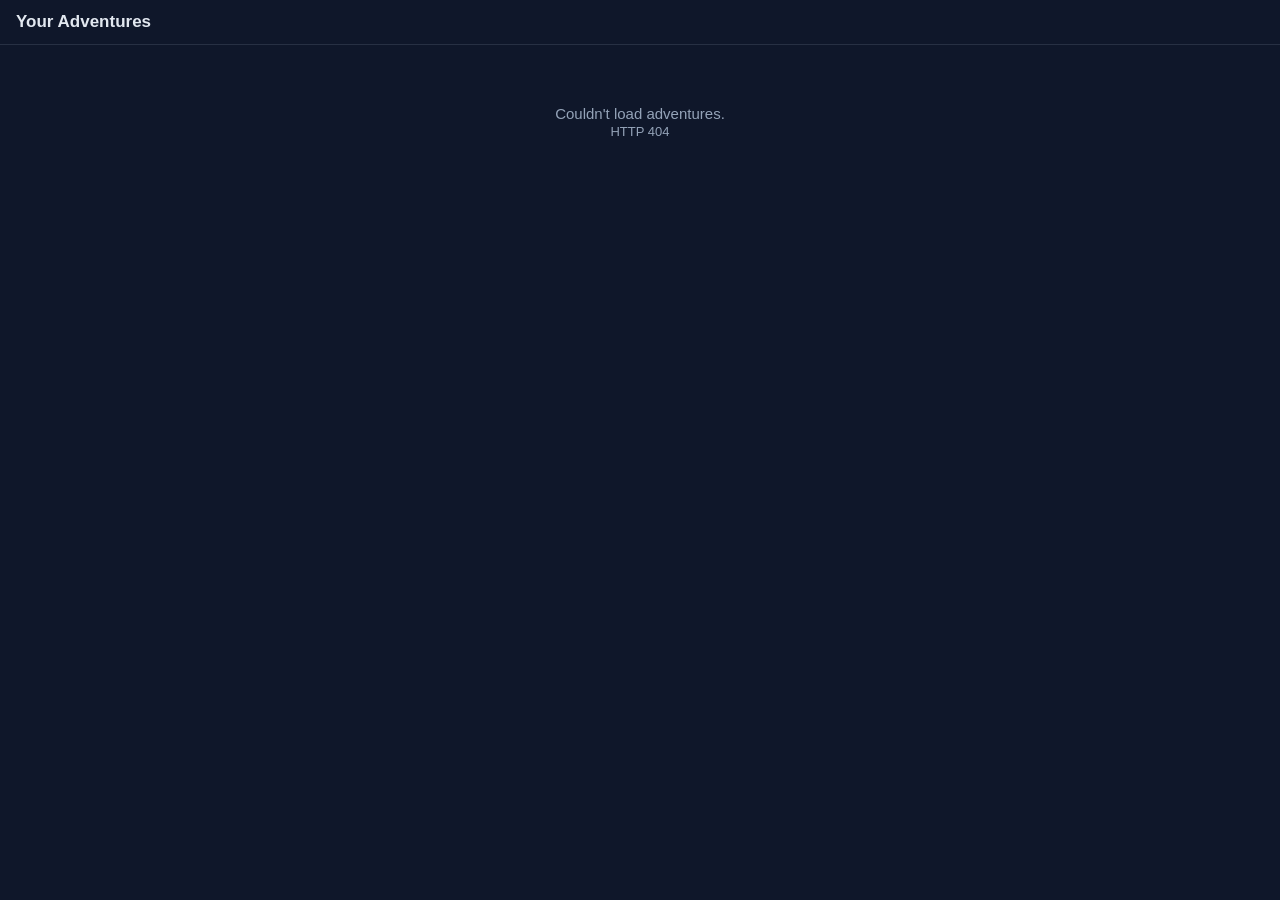
==== app/interfaces/webapp/static/index.html @ e84d3909 "feat(webapp): Telegram Mini App foundation for roleplay/adventures A per-user Mini App to make the r" ====
<!DOCTYPE html>
<html lang="en">
<head>
  <meta charset="UTF-8" />
  <meta name="viewport" content="width=device-width, initial-scale=1.0, maximum-scale=1.0, user-scalable=no" />
  <title>Adventures</title>
  <script src="https://telegram.org/js/telegram-web-app.js"></script>
  <style>
    :root {
      --bg: var(--tg-theme-bg-color, #0f172a);
      --sec-bg: var(--tg-theme-secondary-bg-color, #111827);
      --text: var(--tg-theme-text-color, #e2e8f0);
      --hint: var(--tg-theme-hint-color, #94a3b8);
      --link: var(--tg-theme-link-color, #60a5fa);
      --btn: var(--tg-theme-button-color, #2563eb);
      --btn-text: var(--tg-theme-button-text-color, #ffffff);
      --border: rgba(148, 163, 184, 0.18);
    }
    * { box-sizing: border-box; -webkit-tap-highlight-color: transparent; }
    html, body { margin: 0; height: 100%; }
    body {
      background: var(--bg); color: var(--text);
      font-family: -apple-system, "Segoe UI", Roboto, sans-serif; font-size: 15px;
      display: flex; flex-direction: column; height: 100vh; overflow: hidden;
    }
    header {
      padding: 12px 16px; font-weight: 700; font-size: 17px;
      border-bottom: 1px solid var(--border); display: flex; align-items: center; gap: 10px;
      flex: 0 0 auto;
    }
    header .back { color: var(--link); cursor: pointer; font-size: 15px; font-weight: 500; display: none; }
    header .title { flex: 1; overflow: hidden; text-overflow: ellipsis; white-space: nowrap; }
    main { flex: 1 1 auto; overflow-y: auto; padding: 12px 14px; }
    .hint { color: var(--hint); font-size: 13px; }
    .empty { text-align: center; color: var(--hint); padding: 48px 20px; }

    /* Adventure list */
    .adv {
      background: var(--sec-bg); border: 1px solid var(--border); border-radius: 12px;
      padding: 14px; margin-bottom: 10px; cursor: pointer; transition: transform .05s ease;
    }
    .adv:active { transform: scale(0.99); }
    .adv .t { font-weight: 600; margin-bottom: 4px; }
    .adv .m { color: var(--hint); font-size: 12px; }
    .badge { font-size: 11px; padding: 1px 8px; border-radius: 999px; background: rgba(96,165,250,.15); color: var(--link); }
    .pager { display: flex; gap: 8px; justify-content: center; margin: 8px 0 4px; }
    .pager button { background: var(--sec-bg); color: var(--text); border: 1px solid var(--border); border-radius: 8px; padding: 8px 14px; }
    .pager button:disabled { opacity: .4; }

    /* Chat */
    .msg { margin-bottom: 12px; display: flex; }
    .msg .bubble { max-width: 82%; padding: 9px 12px; border-radius: 14px; white-space: pre-wrap; line-height: 1.5; word-break: break-word; }
    .msg.user { justify-content: flex-end; }
    .msg.user .bubble { background: var(--btn); color: var(--btn-text); border-bottom-right-radius: 4px; }
    .msg.narrator .bubble { background: var(--sec-bg); border: 1px solid var(--border); border-bottom-left-radius: 4px; }
    .composer {
      flex: 0 0 auto; display: flex; gap: 8px; padding: 10px 12px calc(10px + env(safe-area-inset-bottom));
      border-top: 1px solid var(--border); background: var(--bg);
    }
    .composer textarea {
      flex: 1; resize: none; border: 1px solid var(--border); border-radius: 18px;
      padding: 9px 14px; background: var(--sec-bg); color: var(--text); font: inherit; max-height: 120px;
    }
    .composer button {
      border: none; border-radius: 18px; background: var(--btn); color: var(--btn-text);
      padding: 0 18px; font-weight: 600; min-width: 64px;
    }
    .composer button:disabled { opacity: .5; }
    .typing { color: var(--hint); font-style: italic; font-size: 13px; padding: 0 2px 8px; }
    .hidden { display: none !important; }
  </style>
</head>
<body>
  <header>
    <span class="back" id="back">‹ Back</span>
    <span class="title" id="title">Your Adventures</span>
  </header>
  <main id="main"><div class="empty">Loading…</div></main>
  <div class="composer hidden" id="composer">
    <textarea id="input" rows="1" placeholder="What do you do?"></textarea>
    <button id="send">Send</button>
  </div>

  <script>
    const tg = window.Telegram ? window.Telegram.WebApp : null;
    if (tg) { tg.ready(); tg.expand(); }
    const INIT = tg ? tg.initData : "";
    const H = { "Content-Type": "application/json", "Authorization": "tma " + INIT };

    const main = document.getElementById("main");
    const titleEl = document.getElementById("title");
    const backEl = document.getElementById("back");
    const composer = document.getElementById("composer");
    const input = document.getElementById("input");
    const sendBtn = document.getElementById("send");

    let state = { view: "list", offset: 0, total: 0, limit: 20, adventureId: null };

    const esc = (s) => (s || "").replace(/[&<>]/g, c => ({ "&": "&amp;", "<": "&lt;", ">": "&gt;" }[c]));

    async function api(path, opts = {}) {
      const res = await fetch(path, { headers: H, ...opts });
      if (!res.ok) throw new Error("HTTP " + res.status);
      return res.json();
    }

    async function showList() {
      state.view = "list";
      backEl.style.display = "none";
      composer.classList.add("hidden");
      titleEl.textContent = "Your Adventures";
      main.innerHTML = '<div class="empty">Loading…</div>';
      try {
        const data = await api(`/api/adventures?offset=${state.offset}&limit=${state.limit}`);
        state.total = data.total;
        if (!data.items.length) {
          main.innerHTML = '<div class="empty">No adventures yet.<br>Create one in the bot with /adventure.</div>';
          return;
        }
        let html = "";
        for (const a of data.items) {
          html += `<div class="adv" data-id="${a.id}">
            <div class="t">${esc(a.title)}</div>
            <div class="m"><span class="badge">${esc(a.status)}</span> &nbsp;#${a.id}</div>
          </div>`;
        }
        const from = state.offset, to = state.offset + data.items.length;
        html += `<div class="pager">
          <button id="prev" ${from <= 0 ? "disabled" : ""}>‹ Newer</button>
          <span class="hint" style="align-self:center;">${from + 1}–${to} of ${state.total}</span>
          <button id="next" ${to >= state.total ? "disabled" : ""}>Older ›</button>
        </div>`;
        main.innerHTML = html;
        main.querySelectorAll(".adv").forEach(el =>
          el.addEventListener("click", () => openAdventure(parseInt(el.dataset.id))));
        const prev = document.getElementById("prev"), next = document.getElementById("next");
        if (prev) prev.addEventListener("click", () => { state.offset = Math.max(0, state.offset - state.limit); showList(); });
        if (next) next.addEventListener("click", () => { state.offset += state.limit; showList(); });
      } catch (e) {
        main.innerHTML = `<div class="empty">Couldn't load adventures.<br><span class="hint">${esc(e.message)}</span></div>`;
      }
    }

    function renderMessages(msgs) {
      if (!msgs.length) { main.innerHTML = '<div class="empty hint">The story begins. Make your first move below.</div>'; return; }
      main.innerHTML = msgs.map(m => {
        const cls = (m.role === "user") ? "user" : "narrator";
        return `<div class="msg ${cls}"><div class="bubble">${esc(m.content)}</div></div>`;
      }).join("");
      main.scrollTop = main.scrollHeight;
    }

    async function openAdventure(id) {
      state.view = "chat"; state.adventureId = id;
      backEl.style.display = "inline";
      composer.classList.remove("hidden");
      main.innerHTML = '<div class="empty">Loading…</div>';
      try {
        const adv = await api(`/api/adventures/${id}`);
        titleEl.textContent = adv.title;
        const data = await api(`/api/adventures/${id}/messages?limit=100`);
        renderMessages(data.messages);
      } catch (e) {
        main.innerHTML = `<div class="empty">Couldn't open adventure.<br><span class="hint">${esc(e.message)}</span></div>`;
      }
    }

    function appendMsg(role, content) {
      if (main.querySelector(".empty")) main.innerHTML = "";
      const div = document.createElement("div");
      div.className = "msg " + (role === "user" ? "user" : "narrator");
      div.innerHTML = `<div class="bubble">${esc(content)}</div>`;
      main.appendChild(div);
      main.scrollTop = main.scrollHeight;
      return div;
    }

    async function sendTurn() {
      const text = input.value.trim();
      if (!text || state.view !== "chat") return;
      input.value = ""; input.style.height = "auto";
      sendBtn.disabled = true;
      appendMsg("user", text);
      const typing = document.createElement("div");
      typing.className = "typing"; typing.textContent = "The narrator is writing…";
      main.appendChild(typing); main.scrollTop = main.scrollHeight;
      try {
        const data = await api(`/api/adventures/${state.adventureId}/turn`, {
          method: "POST", body: JSON.stringify({ text })
        });
        typing.remove();
        appendMsg("narrator", data.reply);
      } catch (e) {
        typing.remove();
        appendMsg("narrator", "⚠️ Couldn't reach the story (" + e.message + ").");
      } finally {
        sendBtn.disabled = false;
      }
    }

    backEl.addEventListener("click", showList);
    sendBtn.addEventListener("click", sendTurn);
    input.addEventListener("input", () => { input.style.height = "auto"; input.style.height = Math.min(input.scrollHeight, 120) + "px"; });
    input.addEventListener("keydown", (e) => { if (e.key === "Enter" && !e.shiftKey) { e.preventDefault(); sendTurn(); } });

    showList();
  </script>
</body>
</html>
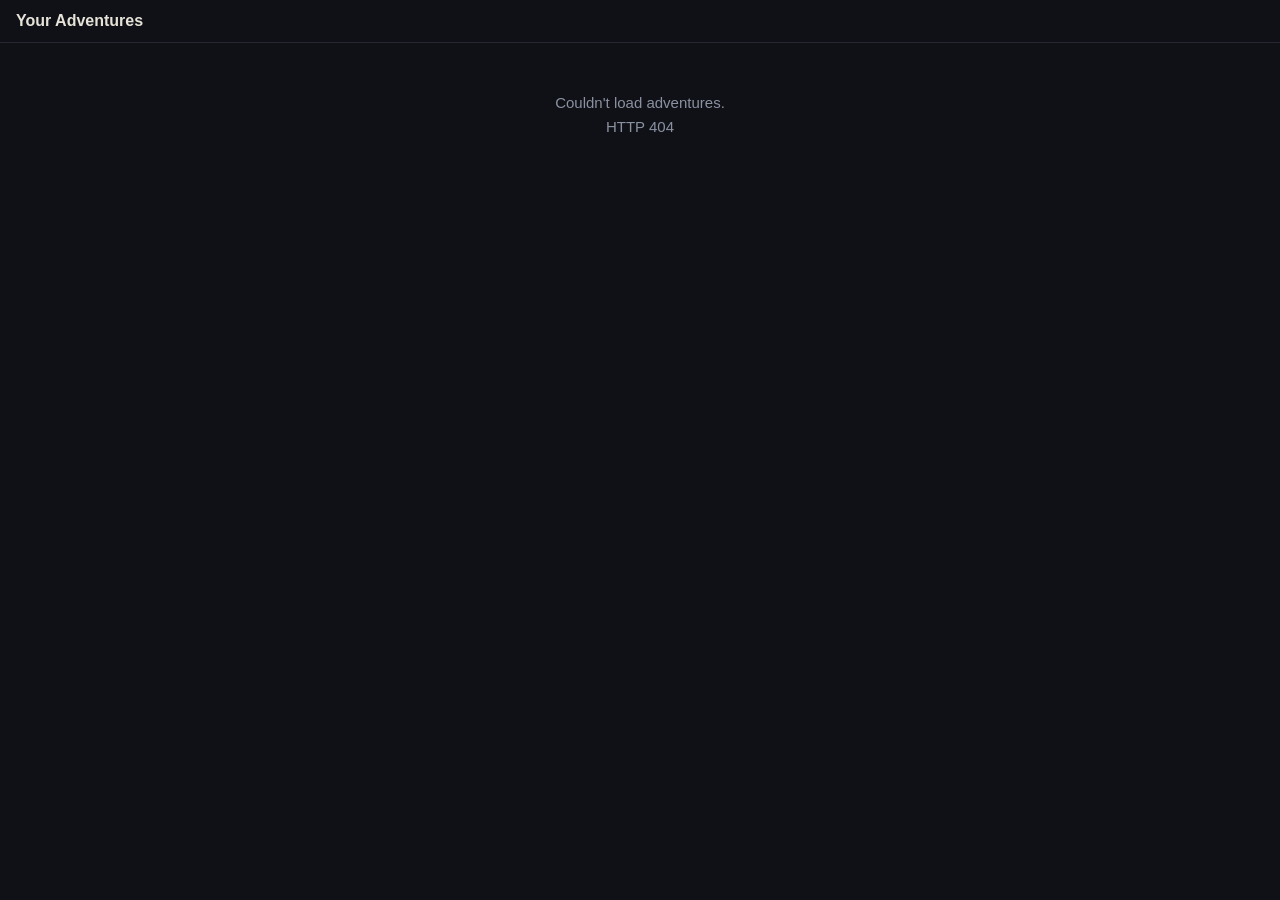
==== commit 570ad253: "feat(webapp): AI-Dungeon-style story UI (prose, mode toggle, actions) Redesign the Mini App story vi" ====
--- a/app/interfaces/webapp/static/index.html
+++ b/app/interfaces/webapp/static/index.html
@@ -7,14 +7,15 @@
   <script src="https://telegram.org/js/telegram-web-app.js"></script>
   <style>
     :root {
-      --bg: var(--tg-theme-bg-color, #0f172a);
-      --sec-bg: var(--tg-theme-secondary-bg-color, #111827);
-      --text: var(--tg-theme-text-color, #e2e8f0);
-      --hint: var(--tg-theme-hint-color, #94a3b8);
-      --link: var(--tg-theme-link-color, #60a5fa);
-      --btn: var(--tg-theme-button-color, #2563eb);
+      --bg: var(--tg-theme-bg-color, #0f1117);
+      --sec-bg: var(--tg-theme-secondary-bg-color, #171a21);
+      --text: var(--tg-theme-text-color, #e7e3d8);
+      --hint: var(--tg-theme-hint-color, #8b91a0);
+      --link: var(--tg-theme-link-color, #6ea8fe);
+      --btn: var(--tg-theme-button-color, #6d5dfc);
       --btn-text: var(--tg-theme-button-text-color, #ffffff);
-      --border: rgba(148, 163, 184, 0.18);
+      --accent: var(--tg-theme-link-color, #d8a657);
+      --border: rgba(139, 145, 160, 0.18);
     }
     * { box-sizing: border-box; -webkit-tap-highlight-color: transparent; }
     html, body { margin: 0; height: 100%; }
@@ -24,49 +25,64 @@
       display: flex; flex-direction: column; height: 100vh; overflow: hidden;
     }
     header {
-      padding: 12px 16px; font-weight: 700; font-size: 17px;
+      padding: 12px 16px; font-weight: 700; font-size: 16px; flex: 0 0 auto;
       border-bottom: 1px solid var(--border); display: flex; align-items: center; gap: 10px;
-      flex: 0 0 auto;
-    }
-    header .back { color: var(--link); cursor: pointer; font-size: 15px; font-weight: 500; display: none; }
+    }
+    header .back { color: var(--link); cursor: pointer; font-weight: 500; display: none; }
     header .title { flex: 1; overflow: hidden; text-overflow: ellipsis; white-space: nowrap; }
-    main { flex: 1 1 auto; overflow-y: auto; padding: 12px 14px; }
-    .hint { color: var(--hint); font-size: 13px; }
-    .empty { text-align: center; color: var(--hint); padding: 48px 20px; }
-
-    /* Adventure list */
+    main { flex: 1 1 auto; overflow-y: auto; }
+    .hint { color: var(--hint); }
+    .empty { text-align: center; color: var(--hint); padding: 48px 22px; line-height: 1.6; }
+
+    /* ---- Adventure list ---- */
+    .list { padding: 12px 14px; }
     .adv {
       background: var(--sec-bg); border: 1px solid var(--border); border-radius: 12px;
       padding: 14px; margin-bottom: 10px; cursor: pointer; transition: transform .05s ease;
     }
     .adv:active { transform: scale(0.99); }
-    .adv .t { font-weight: 600; margin-bottom: 4px; }
+    .adv .t { font-weight: 600; margin-bottom: 5px; }
     .adv .m { color: var(--hint); font-size: 12px; }
-    .badge { font-size: 11px; padding: 1px 8px; border-radius: 999px; background: rgba(96,165,250,.15); color: var(--link); }
-    .pager { display: flex; gap: 8px; justify-content: center; margin: 8px 0 4px; }
+    .badge { font-size: 11px; padding: 1px 8px; border-radius: 999px; background: rgba(110,168,254,.14); color: var(--link); text-transform: capitalize; }
+    .badge.completed { background: rgba(139,145,160,.14); color: var(--hint); }
+    .pager { display: flex; gap: 8px; justify-content: center; align-items: center; margin: 10px 0 4px; }
     .pager button { background: var(--sec-bg); color: var(--text); border: 1px solid var(--border); border-radius: 8px; padding: 8px 14px; }
     .pager button:disabled { opacity: .4; }
 
-    /* Chat */
-    .msg { margin-bottom: 12px; display: flex; }
-    .msg .bubble { max-width: 82%; padding: 9px 12px; border-radius: 14px; white-space: pre-wrap; line-height: 1.5; word-break: break-word; }
-    .msg.user { justify-content: flex-end; }
-    .msg.user .bubble { background: var(--btn); color: var(--btn-text); border-bottom-right-radius: 4px; }
-    .msg.narrator .bubble { background: var(--sec-bg); border: 1px solid var(--border); border-bottom-left-radius: 4px; }
-    .composer {
-      flex: 0 0 auto; display: flex; gap: 8px; padding: 10px 12px calc(10px + env(safe-area-inset-bottom));
-      border-top: 1px solid var(--border); background: var(--bg);
-    }
+    /* ---- Story (AI-Dungeon style continuous prose) ---- */
+    .story {
+      padding: 18px 18px 8px; font-family: Georgia, "Iowan Old Style", "Times New Roman", serif;
+      font-size: 17px; line-height: 1.72; max-width: 720px; margin: 0 auto;
+    }
+    .story p { margin: 0 0 2px; white-space: pre-wrap; }
+    .story .narrator { color: var(--text); }
+    .story .action { color: var(--accent); font-style: italic; }  /* player Do/Say */
+    .story .action::before { content: "\203A  "; opacity: .6; font-style: normal; }
+    .story .authored { color: var(--text); opacity: .92; }         /* player Story */
+    .typing { color: var(--hint); font-style: italic; padding: 4px 2px 10px; }
+
+    /* ---- Composer ---- */
+    .dock { flex: 0 0 auto; border-top: 1px solid var(--border); background: var(--bg); padding: 8px 10px calc(8px + env(safe-area-inset-bottom)); }
+    .actions { display: flex; gap: 8px; margin-bottom: 8px; }
+    .actions button {
+      flex: 1; background: transparent; color: var(--hint); border: 1px solid var(--border);
+      border-radius: 9px; padding: 7px 4px; font-size: 12.5px; font-weight: 600;
+    }
+    .actions button:active { background: var(--sec-bg); }
+    .actions button:disabled { opacity: .4; }
+    .modes { display: flex; gap: 4px; background: var(--sec-bg); border: 1px solid var(--border); border-radius: 10px; padding: 3px; margin-bottom: 8px; }
+    .modes button { flex: 1; background: transparent; color: var(--hint); border: none; border-radius: 7px; padding: 7px 4px; font-weight: 600; font-size: 13px; }
+    .modes button.on { background: var(--btn); color: var(--btn-text); }
+    .composer { display: flex; gap: 8px; align-items: flex-end; }
     .composer textarea {
-      flex: 1; resize: none; border: 1px solid var(--border); border-radius: 18px;
-      padding: 9px 14px; background: var(--sec-bg); color: var(--text); font: inherit; max-height: 120px;
+      flex: 1; resize: none; border: 1px solid var(--border); border-radius: 16px;
+      padding: 10px 14px; background: var(--sec-bg); color: var(--text); font: inherit; max-height: 120px;
     }
     .composer button {
-      border: none; border-radius: 18px; background: var(--btn); color: var(--btn-text);
-      padding: 0 18px; font-weight: 600; min-width: 64px;
+      border: none; border-radius: 16px; background: var(--btn); color: var(--btn-text);
+      padding: 0 18px; height: 42px; font-weight: 600; min-width: 66px;
     }
     .composer button:disabled { opacity: .5; }
-    .typing { color: var(--hint); font-style: italic; font-size: 13px; padding: 0 2px 8px; }
     .hidden { display: none !important; }
   </style>
 </head>
@@ -76,9 +92,22 @@
     <span class="title" id="title">Your Adventures</span>
   </header>
   <main id="main"><div class="empty">Loading…</div></main>
-  <div class="composer hidden" id="composer">
-    <textarea id="input" rows="1" placeholder="What do you do?"></textarea>
-    <button id="send">Send</button>
+
+  <div class="dock hidden" id="dock">
+    <div class="actions">
+      <button id="btn-continue">↻ Continue</button>
+      <button id="btn-retry">⟲ Retry</button>
+      <button id="btn-erase">⌫ Erase</button>
+    </div>
+    <div class="modes">
+      <button data-mode="do" class="on">Do</button>
+      <button data-mode="say">Say</button>
+      <button data-mode="story">Story</button>
+    </div>
+    <div class="composer">
+      <textarea id="input" rows="1" placeholder="What do you do?"></textarea>
+      <button id="send">Send</button>
+    </div>
   </div>
 
   <script>
@@ -86,17 +115,13 @@
     if (tg) { tg.ready(); tg.expand(); }
     const INIT = tg ? tg.initData : "";
     const H = { "Content-Type": "application/json", "Authorization": "tma " + INIT };
-
-    const main = document.getElementById("main");
-    const titleEl = document.getElementById("title");
-    const backEl = document.getElementById("back");
-    const composer = document.getElementById("composer");
-    const input = document.getElementById("input");
-    const sendBtn = document.getElementById("send");
-
-    let state = { view: "list", offset: 0, total: 0, limit: 20, adventureId: null };
-
+    const PLACEHOLDERS = { do: "What do you do?", say: "What do you say?", story: "Write the next part of the story…" };
+
+    const $ = (id) => document.getElementById(id);
+    const main = $("main"), titleEl = $("title"), backEl = $("back"), dock = $("dock");
+    const input = $("input"), sendBtn = $("send");
     const esc = (s) => (s || "").replace(/[&<>]/g, c => ({ "&": "&amp;", "<": "&lt;", ">": "&gt;" }[c]));
+    let state = { view: "list", offset: 0, total: 0, limit: 20, id: null, title: "", mode: "do", busy: false };
 
     async function api(path, opts = {}) {
       const res = await fetch(path, { headers: H, ...opts });
@@ -104,102 +129,115 @@
       return res.json();
     }
 
+    /* ---------- Adventure list ---------- */
     async function showList() {
-      state.view = "list";
-      backEl.style.display = "none";
-      composer.classList.add("hidden");
+      state.view = "list"; backEl.style.display = "none"; dock.classList.add("hidden");
       titleEl.textContent = "Your Adventures";
       main.innerHTML = '<div class="empty">Loading…</div>';
       try {
         const data = await api(`/api/adventures?offset=${state.offset}&limit=${state.limit}`);
         state.total = data.total;
         if (!data.items.length) {
-          main.innerHTML = '<div class="empty">No adventures yet.<br>Create one in the bot with /adventure.</div>';
+          main.innerHTML = '<div class="empty">No adventures yet.<br>Create one in the bot with <b>/adventure</b>.</div>';
           return;
         }
-        let html = "";
+        let h = '<div class="list">';
         for (const a of data.items) {
-          html += `<div class="adv" data-id="${a.id}">
+          h += `<div class="adv" data-id="${a.id}">
             <div class="t">${esc(a.title)}</div>
-            <div class="m"><span class="badge">${esc(a.status)}</span> &nbsp;#${a.id}</div>
-          </div>`;
+            <div class="m"><span class="badge ${esc(a.status)}">${esc(a.status)}</span> &nbsp;#${a.id}</div></div>`;
         }
         const from = state.offset, to = state.offset + data.items.length;
-        html += `<div class="pager">
+        h += `<div class="pager">
           <button id="prev" ${from <= 0 ? "disabled" : ""}>‹ Newer</button>
-          <span class="hint" style="align-self:center;">${from + 1}–${to} of ${state.total}</span>
-          <button id="next" ${to >= state.total ? "disabled" : ""}>Older ›</button>
-        </div>`;
-        main.innerHTML = html;
-        main.querySelectorAll(".adv").forEach(el =>
-          el.addEventListener("click", () => openAdventure(parseInt(el.dataset.id))));
-        const prev = document.getElementById("prev"), next = document.getElementById("next");
-        if (prev) prev.addEventListener("click", () => { state.offset = Math.max(0, state.offset - state.limit); showList(); });
-        if (next) next.addEventListener("click", () => { state.offset += state.limit; showList(); });
+          <span class="hint" style="font-size:13px;">${from + 1}–${to} of ${state.total}</span>
+          <button id="next" ${to >= state.total ? "disabled" : ""}>Older ›</button></div></div>`;
+        main.innerHTML = h;
+        main.querySelectorAll(".adv").forEach(el => el.onclick = () => openStory(+el.dataset.id, el.querySelector(".t").textContent));
+        if ($("prev")) $("prev").onclick = () => { state.offset = Math.max(0, state.offset - state.limit); showList(); };
+        if ($("next")) $("next").onclick = () => { state.offset += state.limit; showList(); };
       } catch (e) {
         main.innerHTML = `<div class="empty">Couldn't load adventures.<br><span class="hint">${esc(e.message)}</span></div>`;
       }
     }
 
-    function renderMessages(msgs) {
-      if (!msgs.length) { main.innerHTML = '<div class="empty hint">The story begins. Make your first move below.</div>'; return; }
-      main.innerHTML = msgs.map(m => {
-        const cls = (m.role === "user") ? "user" : "narrator";
-        return `<div class="msg ${cls}"><div class="bubble">${esc(m.content)}</div></div>`;
-      }).join("");
+    /* ---------- Story view ---------- */
+    function renderStory(msgs) {
+      if (!msgs.length) {
+        main.innerHTML = '<div class="story"><p class="hint" style="font-style:italic;">The page is blank. Make your first move below to begin the story.</p></div>';
+        return;
+      }
+      let h = '<div class="story" id="story-body">';
+      for (const m of msgs) {
+        if (m.role === "user") {
+          h += `<p class="action">${esc(m.content)}</p>`;
+        } else if (m.role === "system") {
+          continue;
+        } else {
+          h += `<p class="narrator">${esc(m.content)}</p>`;
+        }
+      }
+      h += "</div>";
+      main.innerHTML = h;
       main.scrollTop = main.scrollHeight;
     }
 
-    async function openAdventure(id) {
-      state.view = "chat"; state.adventureId = id;
-      backEl.style.display = "inline";
-      composer.classList.remove("hidden");
-      main.innerHTML = '<div class="empty">Loading…</div>';
+    async function loadStory() {
       try {
-        const adv = await api(`/api/adventures/${id}`);
-        titleEl.textContent = adv.title;
-        const data = await api(`/api/adventures/${id}/messages?limit=100`);
-        renderMessages(data.messages);
+        const data = await api(`/api/adventures/${state.id}/messages?limit=200`);
+        renderStory(data.messages);
       } catch (e) {
         main.innerHTML = `<div class="empty">Couldn't open adventure.<br><span class="hint">${esc(e.message)}</span></div>`;
       }
     }
 
-    function appendMsg(role, content) {
-      if (main.querySelector(".empty")) main.innerHTML = "";
-      const div = document.createElement("div");
-      div.className = "msg " + (role === "user" ? "user" : "narrator");
-      div.innerHTML = `<div class="bubble">${esc(content)}</div>`;
-      main.appendChild(div);
-      main.scrollTop = main.scrollHeight;
-      return div;
+    async function openStory(id, title) {
+      state.view = "story"; state.id = id; state.title = title;
+      backEl.style.display = "inline"; dock.classList.remove("hidden");
+      titleEl.textContent = title;
+      main.innerHTML = '<div class="empty">Loading…</div>';
+      await loadStory();
+    }
+
+    function showTyping() {
+      const body = $("story-body") || main.querySelector(".story");
+      if (!body) return;
+      const t = document.createElement("p");
+      t.className = "typing"; t.id = "typing"; t.textContent = "The story unfolds…";
+      body.appendChild(t); main.scrollTop = main.scrollHeight;
+    }
+
+    async function act(fn) {
+      if (state.busy) return;
+      state.busy = true; setBusy(true); showTyping();
+      try { await fn(); await loadStory(); }
+      catch (e) { const t = $("typing"); if (t) t.textContent = "⚠️ " + e.message; }
+      finally { state.busy = false; setBusy(false); }
+    }
+    function setBusy(b) {
+      sendBtn.disabled = b;
+      ["btn-continue", "btn-retry", "btn-erase"].forEach(id => $(id).disabled = b);
     }
 
     async function sendTurn() {
       const text = input.value.trim();
-      if (!text || state.view !== "chat") return;
+      if (!text) return;
       input.value = ""; input.style.height = "auto";
-      sendBtn.disabled = true;
-      appendMsg("user", text);
-      const typing = document.createElement("div");
-      typing.className = "typing"; typing.textContent = "The narrator is writing…";
-      main.appendChild(typing); main.scrollTop = main.scrollHeight;
-      try {
-        const data = await api(`/api/adventures/${state.adventureId}/turn`, {
-          method: "POST", body: JSON.stringify({ text })
-        });
-        typing.remove();
-        appendMsg("narrator", data.reply);
-      } catch (e) {
-        typing.remove();
-        appendMsg("narrator", "⚠️ Couldn't reach the story (" + e.message + ").");
-      } finally {
-        sendBtn.disabled = false;
-      }
-    }
-
-    backEl.addEventListener("click", showList);
-    sendBtn.addEventListener("click", sendTurn);
+      const mode = state.mode;
+      await act(() => api(`/api/adventures/${state.id}/turn`, { method: "POST", body: JSON.stringify({ text, mode }) }));
+    }
+
+    /* ---------- Wiring ---------- */
+    backEl.onclick = showList;
+    sendBtn.onclick = sendTurn;
+    $("btn-continue").onclick = () => act(() => api(`/api/adventures/${state.id}/continue`, { method: "POST" }));
+    $("btn-retry").onclick = () => act(() => api(`/api/adventures/${state.id}/retry`, { method: "POST" }));
+    $("btn-erase").onclick = () => act(() => api(`/api/adventures/${state.id}/erase`, { method: "POST" }));
+    document.querySelectorAll(".modes button").forEach(b => b.onclick = () => {
+      state.mode = b.dataset.mode;
+      document.querySelectorAll(".modes button").forEach(x => x.classList.toggle("on", x === b));
+      input.placeholder = PLACEHOLDERS[state.mode];
+    });
     input.addEventListener("input", () => { input.style.height = "auto"; input.style.height = Math.min(input.scrollHeight, 120) + "px"; });
     input.addEventListener("keydown", (e) => { if (e.key === "Enter" && !e.shiftKey) { e.preventDefault(); sendTurn(); } });
 
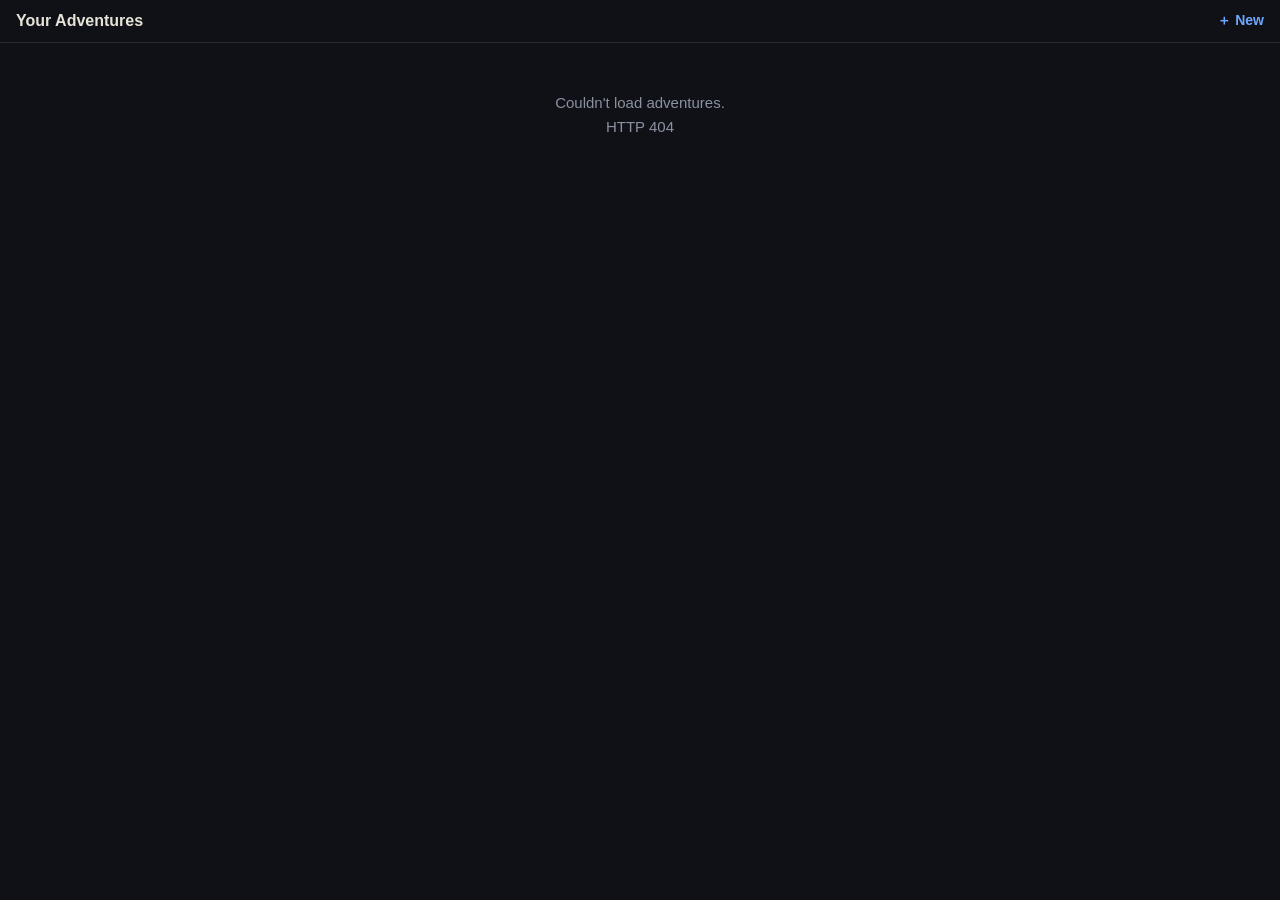
==== commit 28719ab8: "feat(webapp): in-app adventure creation Users can now start a new adventure from the Mini App instea" ====
--- a/app/interfaces/webapp/static/index.html
+++ b/app/interfaces/webapp/static/index.html
@@ -30,6 +30,8 @@
     }
     header .back { color: var(--link); cursor: pointer; font-weight: 500; display: none; }
     header .title { flex: 1; overflow: hidden; text-overflow: ellipsis; white-space: nowrap; }
+    header .newbtn { color: var(--link); cursor: pointer; font-weight: 600; font-size: 14px; white-space: nowrap; }
+    header .newbtn.hidden { display: none; }
     main { flex: 1 1 auto; overflow-y: auto; }
     .hint { color: var(--hint); }
     .empty { text-align: center; color: var(--hint); padding: 48px 22px; line-height: 1.6; }
@@ -84,12 +86,27 @@
     }
     .composer button:disabled { opacity: .5; }
     .hidden { display: none !important; }
+
+    /* ---- Create form ---- */
+    .create { padding: 16px 16px 28px; max-width: 560px; margin: 0 auto; }
+    .create label { display: block; font-size: 12.5px; color: var(--hint); font-weight: 600; margin: 14px 2px 6px; text-transform: uppercase; letter-spacing: .3px; }
+    .create input, .create textarea {
+      width: 100%; border: 1px solid var(--border); border-radius: 11px; background: var(--sec-bg);
+      color: var(--text); font: inherit; padding: 11px 13px; resize: vertical;
+    }
+    .create .go {
+      width: 100%; margin-top: 20px; border: none; border-radius: 13px; background: var(--btn);
+      color: var(--btn-text); font-weight: 700; font-size: 15px; padding: 13px; cursor: pointer;
+    }
+    .create .go:disabled { opacity: .55; }
+    .create .status { margin-top: 12px; text-align: center; color: var(--hint); font-size: 13px; min-height: 18px; }
   </style>
 </head>
 <body>
   <header>
     <span class="back" id="back">‹ Back</span>
     <span class="title" id="title">Your Adventures</span>
+    <span class="newbtn" id="newbtn">＋ New</span>
   </header>
   <main id="main"><div class="empty">Loading…</div></main>
 
@@ -118,7 +135,7 @@
     const PLACEHOLDERS = { do: "What do you do?", say: "What do you say?", story: "Write the next part of the story…" };
 
     const $ = (id) => document.getElementById(id);
-    const main = $("main"), titleEl = $("title"), backEl = $("back"), dock = $("dock");
+    const main = $("main"), titleEl = $("title"), backEl = $("back"), dock = $("dock"), newBtn = $("newbtn");
     const input = $("input"), sendBtn = $("send");
     const esc = (s) => (s || "").replace(/[&<>]/g, c => ({ "&": "&amp;", "<": "&lt;", ">": "&gt;" }[c]));
     let state = { view: "list", offset: 0, total: 0, limit: 20, id: null, title: "", mode: "do", busy: false };
@@ -132,6 +149,7 @@
     /* ---------- Adventure list ---------- */
     async function showList() {
       state.view = "list"; backEl.style.display = "none"; dock.classList.add("hidden");
+      newBtn.classList.remove("hidden");
       titleEl.textContent = "Your Adventures";
       main.innerHTML = '<div class="empty">Loading…</div>';
       try {
@@ -194,9 +212,44 @@
     async function openStory(id, title) {
       state.view = "story"; state.id = id; state.title = title;
       backEl.style.display = "inline"; dock.classList.remove("hidden");
+      newBtn.classList.add("hidden");
       titleEl.textContent = title;
       main.innerHTML = '<div class="empty">Loading…</div>';
       await loadStory();
+    }
+
+    /* ---------- Create adventure ---------- */
+    function showCreate() {
+      state.view = "create";
+      backEl.style.display = "inline"; dock.classList.add("hidden"); newBtn.classList.add("hidden");
+      titleEl.textContent = "New Adventure";
+      main.innerHTML = `<div class="create">
+        <label>Title</label>
+        <input id="c-title" maxlength="80" placeholder="Name your adventure" />
+        <label>Premise</label>
+        <textarea id="c-premise" rows="4" placeholder="What's the setup? A haunted lighthouse, a heist gone wrong, a first date with a vampire…"></textarea>
+        <label>You play as (optional)</label>
+        <input id="c-role" maxlength="120" placeholder="e.g. a rookie detective" />
+        <button class="go" id="c-go">Begin Adventure ›</button>
+        <div class="status" id="c-status"></div>
+      </div>`;
+      $("c-go").onclick = createAdventure;
+    }
+
+    async function createAdventure() {
+      const title = $("c-title").value.trim();
+      const premise = $("c-premise").value.trim();
+      const player_role = $("c-role").value.trim();
+      if (!title && !premise) { $("c-status").textContent = "Add a title or a premise to begin."; return; }
+      $("c-go").disabled = true;
+      $("c-status").textContent = "Weaving the opening scene…";
+      try {
+        const data = await api("/api/adventures", { method: "POST", body: JSON.stringify({ title, premise, player_role }) });
+        await openStory(data.id, data.title);
+      } catch (e) {
+        $("c-status").textContent = "⚠️ " + e.message;
+        $("c-go").disabled = false;
+      }
     }
 
     function showTyping() {
@@ -229,6 +282,7 @@
 
     /* ---------- Wiring ---------- */
     backEl.onclick = showList;
+    newBtn.onclick = showCreate;
     sendBtn.onclick = sendTurn;
     $("btn-continue").onclick = () => act(() => api(`/api/adventures/${state.id}/continue`, { method: "POST" }));
     $("btn-retry").onclick = () => act(() => api(`/api/adventures/${state.id}/retry`, { method: "POST" }));
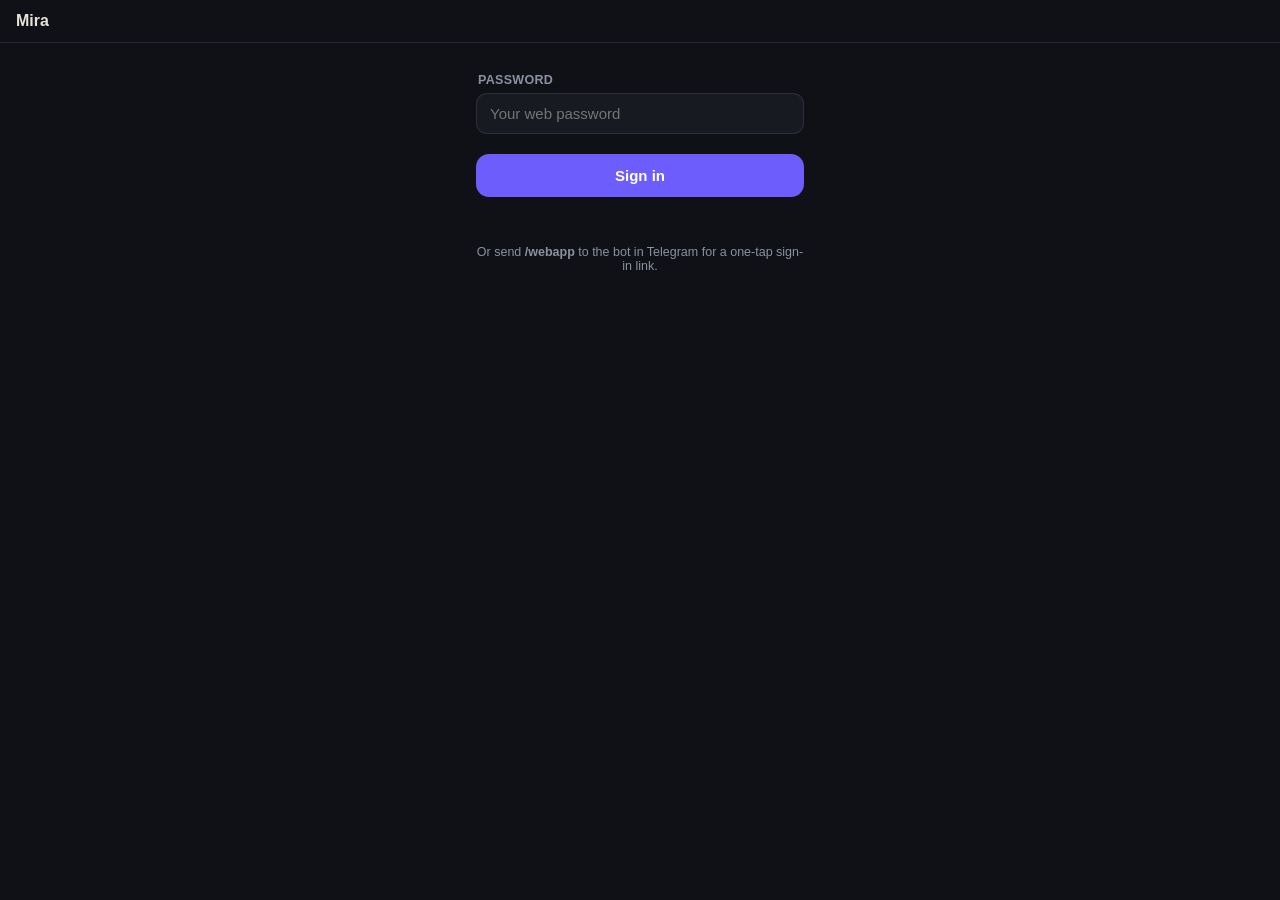
==== commit 0a256b75: "feat(webapp): browser access via password + per-user Telegram magic link The Mini App only authentic" ====
--- a/app/interfaces/webapp/static/index.html
+++ b/app/interfaces/webapp/static/index.html
@@ -62,6 +62,8 @@
     .story .action::before { content: "\203A  "; opacity: .6; font-style: normal; }
     .story .authored { color: var(--text); opacity: .92; }         /* player Story */
     .typing { color: var(--hint); font-style: italic; padding: 4px 2px 10px; }
+    .scene-img { display: block; max-width: 100%; border-radius: 12px; margin: 14px auto 8px; border: 1px solid var(--border); }
+    .portrait-img { display: block; max-width: 220px; border-radius: 10px; margin: 8px 2px 2px; border: 1px solid var(--border); }
 
     /* ---- Composer ---- */
     .dock { flex: 0 0 auto; border-top: 1px solid var(--border); background: var(--bg); padding: 8px 10px calc(8px + env(safe-area-inset-bottom)); }
@@ -100,21 +102,95 @@
     }
     .create .go:disabled { opacity: .55; }
     .create .status { margin-top: 12px; text-align: center; color: var(--hint); font-size: 13px; min-height: 18px; }
+    .create .cast { display: flex; flex-wrap: wrap; gap: 8px; margin-top: 4px; }
+    .chip {
+      display: inline-flex; align-items: center; gap: 6px; padding: 7px 12px; border-radius: 999px;
+      border: 1px solid var(--border); background: var(--sec-bg); color: var(--text); cursor: pointer; font-size: 13.5px;
+    }
+    .chip.on { border-color: var(--btn); background: rgba(109,93,252,.16); color: var(--text); }
+
+    /* ---- Bottom-sheet panel (Memory / Characters) ---- */
+    header .menu { color: var(--link); cursor: pointer; font-size: 20px; line-height: 1; padding: 0 2px; display: none; }
+    header .menu.show { display: inline; }
+    .overlay { position: fixed; inset: 0; background: rgba(0,0,0,.5); z-index: 50; display: flex; align-items: flex-end; }
+    .overlay.hidden { display: none; }
+    .sheet {
+      width: 100%; max-height: 88vh; background: var(--bg); border-top-left-radius: 18px; border-top-right-radius: 18px;
+      border-top: 1px solid var(--border); display: flex; flex-direction: column; animation: rise .2s ease;
+    }
+    @keyframes rise { from { transform: translateY(24px); opacity: .6; } to { transform: none; opacity: 1; } }
+    .sheet-head { display: flex; align-items: center; padding: 14px 16px 8px; font-weight: 700; }
+    .sheet-head .grow { flex: 1; }
+    .sheet-close { cursor: pointer; color: var(--hint); font-size: 18px; }
+    .tabs { display: flex; gap: 4px; padding: 0 12px; background: var(--sec-bg); margin: 0 12px; border-radius: 10px; padding: 3px; }
+    .tabs button { flex: 1; background: transparent; color: var(--hint); border: none; border-radius: 7px; padding: 8px; font-weight: 600; }
+    .tabs button.on { background: var(--btn); color: var(--btn-text); }
+    .sheet-body { overflow-y: auto; padding: 14px 16px calc(20px + env(safe-area-inset-bottom)); }
+    .sheet-body label { display: block; font-size: 12px; color: var(--hint); font-weight: 600; text-transform: uppercase; letter-spacing: .3px; margin: 14px 2px 6px; }
+    .sheet-body textarea, .sheet-body input {
+      width: 100%; border: 1px solid var(--border); border-radius: 10px; background: var(--sec-bg);
+      color: var(--text); font: inherit; padding: 10px 12px; resize: vertical;
+    }
+    .sheet-body .primary { width: 100%; margin-top: 16px; border: none; border-radius: 11px; background: var(--btn); color: var(--btn-text); font-weight: 700; padding: 12px; }
+    .sheet-body .primary:disabled { opacity: .55; }
+    .row { display: flex; align-items: center; gap: 10px; padding: 10px 2px; border-bottom: 1px solid var(--border); }
+    .row .grow { flex: 1; }
+    .row .x { color: var(--hint); cursor: pointer; font-size: 16px; padding: 4px 8px; }
+    .muted { color: var(--hint); font-size: 13px; }
+    .divider { height: 1px; background: var(--border); margin: 18px 0 4px; }
+
+    /* ---- Image settings panel ---- */
+    .seg { display: flex; gap: 4px; background: var(--sec-bg); border: 1px solid var(--border); border-radius: 10px; padding: 3px; flex-wrap: wrap; }
+    .seg button { flex: 1 1 auto; min-width: 64px; background: transparent; color: var(--hint); border: none; border-radius: 7px; padding: 8px 6px; font-weight: 600; font-size: 13px; }
+    .seg button.on { background: var(--btn); color: var(--btn-text); }
+    .seg button:disabled { opacity: .35; }
+    .lora-item { display: flex; align-items: center; gap: 9px; padding: 9px 2px; border-bottom: 1px solid var(--border); }
+    .lora-item .cb { width: 20px; height: 20px; flex: 0 0 auto; accent-color: var(--btn); }
+    .lora-item .nm { flex: 1; overflow: hidden; text-overflow: ellipsis; white-space: nowrap; font-size: 14px; }
+    .lora-item input[type=range] { width: 92px; flex: 0 0 auto; accent-color: var(--accent); }
+    .lora-item .wv { width: 30px; text-align: right; font-size: 12px; color: var(--hint); font-variant-numeric: tabular-nums; }
+    .lora-item.off input[type=range], .lora-item.off .wv { opacity: .35; }
+    .dl { border: 1px solid var(--border); background: var(--sec-bg); color: var(--link); border-radius: 8px; padding: 6px 11px; font-weight: 600; font-size: 12.5px; white-space: nowrap; }
+    .dl:disabled { opacity: .5; }
+    .cvt { display: flex; align-items: center; gap: 9px; padding: 9px 2px; border-bottom: 1px dashed var(--border); }
+    .cvt .grow { flex: 1; min-width: 0; }
+    .cvt .grow .t2 { font-size: 14px; overflow: hidden; text-overflow: ellipsis; white-space: nowrap; }
+    .img-note { color: var(--hint); font-size: 12.5px; margin: 8px 2px; line-height: 1.5; }
   </style>
 </head>
 <body>
   <header>
     <span class="back" id="back">‹ Back</span>
     <span class="title" id="title">Your Adventures</span>
+    <span class="menu" id="menu" title="Memory & Characters">☰</span>
     <span class="newbtn" id="newbtn">＋ New</span>
   </header>
   <main id="main"><div class="empty">Loading…</div></main>
+
+  <div class="overlay hidden" id="overlay">
+    <div class="sheet">
+      <div class="sheet-head"><span class="grow" id="sheet-title">Story Info</span><span class="sheet-close" id="sheet-close">✕</span></div>
+      <div class="tabs">
+        <button data-tab="memory" class="on">Memory</button>
+        <button data-tab="chars">Characters</button>
+      </div>
+      <div class="sheet-body" id="sheet-body"></div>
+    </div>
+  </div>
+
+  <div class="overlay hidden" id="img-overlay">
+    <div class="sheet">
+      <div class="sheet-head"><span class="grow">🎨 Image settings</span><span class="sheet-close" id="img-close">✕</span></div>
+      <div class="sheet-body" id="img-body"></div>
+    </div>
+  </div>
 
   <div class="dock hidden" id="dock">
     <div class="actions">
       <button id="btn-continue">↻ Continue</button>
       <button id="btn-retry">⟲ Retry</button>
       <button id="btn-erase">⌫ Erase</button>
+      <button id="btn-image" class="hidden">🎨 Image</button>
     </div>
     <div class="modes">
       <button data-mode="do" class="on">Do</button>
@@ -131,14 +207,20 @@
     const tg = window.Telegram ? window.Telegram.WebApp : null;
     if (tg) { tg.ready(); tg.expand(); }
     const INIT = tg ? tg.initData : "";
+    const BROWSER = !INIT;  // opened in a normal browser (no Telegram initData) -> cookie auth
     const H = { "Content-Type": "application/json", "Authorization": "tma " + INIT };
     const PLACEHOLDERS = { do: "What do you do?", say: "What do you say?", story: "Write the next part of the story…" };
 
     const $ = (id) => document.getElementById(id);
     const main = $("main"), titleEl = $("title"), backEl = $("back"), dock = $("dock"), newBtn = $("newbtn");
+    const menuBtn = $("menu"), overlay = $("overlay"), sheetBody = $("sheet-body");
     const input = $("input"), sendBtn = $("send");
     const esc = (s) => (s || "").replace(/[&<>]/g, c => ({ "&": "&amp;", "<": "&lt;", ">": "&gt;" }[c]));
-    let state = { view: "list", offset: 0, total: 0, limit: 20, id: null, title: "", mode: "do", busy: false };
+    let state = { view: "list", offset: 0, total: 0, limit: 20, id: null, title: "", mode: "do", busy: false,
+      imgOk: false, imgMeta: { engines: [], nsfwAllowed: false },
+      imgCfg: { nsfw: false, engine: "auto", shot: "scene", loras: [] } };
+    // Friendly engine alias -> a concrete DM key for /loras queries (ecosystem lookup).
+    const LORA_KEY = { realistic: "jugg", anime: "wai", anthro: "pony" };
 
     async function api(path, opts = {}) {
       const res = await fetch(path, { headers: H, ...opts });
@@ -149,7 +231,7 @@
     /* ---------- Adventure list ---------- */
     async function showList() {
       state.view = "list"; backEl.style.display = "none"; dock.classList.add("hidden");
-      newBtn.classList.remove("hidden");
+      newBtn.classList.remove("hidden"); menuBtn.classList.remove("show");
       titleEl.textContent = "Your Adventures";
       main.innerHTML = '<div class="empty">Loading…</div>';
       try {
@@ -169,8 +251,11 @@
         h += `<div class="pager">
           <button id="prev" ${from <= 0 ? "disabled" : ""}>‹ Newer</button>
           <span class="hint" style="font-size:13px;">${from + 1}–${to} of ${state.total}</span>
-          <button id="next" ${to >= state.total ? "disabled" : ""}>Older ›</button></div></div>`;
+          <button id="next" ${to >= state.total ? "disabled" : ""}>Older ›</button></div>`;
+        if (BROWSER) h += '<div style="text-align:center;padding:8px 0 20px;"><span class="hint" id="signout" style="cursor:pointer;text-decoration:underline;font-size:13px;">Sign out</span></div>';
+        h += '</div>';
         main.innerHTML = h;
+        if ($("signout")) $("signout").onclick = logout;
         main.querySelectorAll(".adv").forEach(el => el.onclick = () => openStory(+el.dataset.id, el.querySelector(".t").textContent));
         if ($("prev")) $("prev").onclick = () => { state.offset = Math.max(0, state.offset - state.limit); showList(); };
         if ($("next")) $("next").onclick = () => { state.offset += state.limit; showList(); };
@@ -212,16 +297,172 @@
     async function openStory(id, title) {
       state.view = "story"; state.id = id; state.title = title;
       backEl.style.display = "inline"; dock.classList.remove("hidden");
-      newBtn.classList.add("hidden");
+      newBtn.classList.add("hidden"); menuBtn.classList.add("show");
       titleEl.textContent = title;
       main.innerHTML = '<div class="empty">Loading…</div>';
       await loadStory();
+      // Show the image button only if the DM image server is reachable.
+      try {
+        const h = await api("/api/image/health");
+        state.imgOk = !!h.available;
+        state.imgMeta = { engines: h.engines || [], nsfwAllowed: !!h.nsfw_allowed };
+        if (!state.imgMeta.nsfwAllowed) state.imgCfg.nsfw = false;
+        $("btn-image").classList.toggle("hidden", !h.available);
+      } catch (e) { state.imgOk = false; $("btn-image").classList.add("hidden"); }
+    }
+
+    /* ---------- Image settings panel ---------- */
+    const imgOverlay = $("img-overlay"), imgBody = $("img-body");
+    const ENGINE_PRESETS = [
+      { id: "auto", label: "Auto", needs: null },
+      { id: "realistic", label: "Realistic", needs: "jugg" },
+      { id: "anime", label: "Anime", needs: "wai" },
+      { id: "anthro", label: "Anthro", needs: "pony" },
+    ];
+    const SHOTS = [["scene", "Scene"], ["portrait", "Portrait"], ["cinematic", "Cinematic"]];
+    const enginePresent = (k) => state.imgMeta.engines.some(e => e.key === k && e.present);
+    const loraQueryKey = () => state.imgCfg.engine === "auto" ? null : (LORA_KEY[state.imgCfg.engine] || state.imgCfg.engine);
+    const engineSupportsLora = (k) => { const e = state.imgMeta.engines.find(x => x.key === k); return !!(e && e.supports_lora); };
+    const loraSel = (file) => state.imgCfg.loras.find(l => l.file === file);
+
+    function openImageSheet() { imgOverlay.classList.remove("hidden"); renderImageSheet(); }
+    function closeImageSheet() { imgOverlay.classList.add("hidden"); }
+
+    function segHTML(items, current, cls, attr) {
+      return `<div class="seg" ${cls}>` + items.map(([v, lbl, dis]) =>
+        `<button data-${attr}="${v}" class="${v === current ? "on" : ""}" ${dis ? "disabled" : ""}>${lbl}</button>`).join("") + "</div>";
+    }
+
+    function renderImageSheet() {
+      const cfg = state.imgCfg;
+      const engines = ENGINE_PRESETS.filter(p => !p.needs || enginePresent(p.needs));
+      const ratingItems = [["sfw", "SFW"], ["nsfw", "NSFW", !state.imgMeta.nsfwAllowed]];
+      let h = "";
+      h += `<label>Rating</label>` + segHTML(ratingItems, cfg.nsfw ? "nsfw" : "sfw", 'id="seg-rating"', "rating");
+      if (!state.imgMeta.nsfwAllowed) h += `<div class="img-note">NSFW is locked — enable it in the bot with <b>/nsfwpref enable</b>.</div>`;
+      h += `<label>Engine</label>` + segHTML(engines.map(e => [e.id, e.label]), cfg.engine, 'id="seg-engine"', "engine");
+      h += `<label>Shot</label>` + segHTML(SHOTS, cfg.shot, 'id="seg-shot"', "shot");
+      h += `<label>LoRAs</label><div id="lora-zone"></div>`;
+      h += `<button class="primary" id="img-go">Generate 🎨</button>`;
+      imgBody.innerHTML = h;
+
+      imgBody.querySelectorAll("#seg-rating button").forEach(b => b.onclick = () => {
+        if (b.disabled) return; cfg.nsfw = b.dataset.rating === "nsfw"; renderImageSheet();
+      });
+      imgBody.querySelectorAll("#seg-engine button").forEach(b => b.onclick = () => {
+        if (cfg.engine !== b.dataset.engine) cfg.loras = [];  // ecosystem changed
+        cfg.engine = b.dataset.engine; renderImageSheet();
+      });
+      imgBody.querySelectorAll("#seg-shot button").forEach(b => b.onclick = () => { cfg.shot = b.dataset.shot; renderImageSheet(); });
+      $("img-go").onclick = generateScene;
+      renderLoraZone();
+    }
+
+    async function renderLoraZone() {
+      const zone = $("lora-zone"); if (!zone) return;
+      const key = loraQueryKey();
+      if (!key) { zone.innerHTML = `<div class="img-note">Pick an engine (not Auto) to browse & stack LoRAs.</div>`; return; }
+      if (!engineSupportsLora(key)) { zone.innerHTML = `<div class="img-note">This engine doesn't use LoRAs.</div>`; return; }
+      zone.innerHTML = `
+        <div style="display:flex;gap:8px;margin:2px 0 4px;">
+          <input id="lora-q" placeholder="Search Civitai for more…" style="flex:1;" />
+          <button class="dl" id="lora-search-btn">Search</button>
+        </div>
+        <div id="lora-installed"><p class="muted">Loading installed…</p></div>
+        <div id="lora-results"></div>`;
+      $("lora-search-btn").onclick = civitaiSearch;
+      $("lora-q").addEventListener("keydown", e => { if (e.key === "Enter") { e.preventDefault(); civitaiSearch(); } });
+      await loadInstalled();
+    }
+
+    async function loadInstalled() {
+      const box = $("lora-installed"); const key = loraQueryKey();
+      try {
+        const r = await api(`/api/image/loras?engine=${encodeURIComponent(key)}`);
+        const loras = r.loras || [];
+        if (!loras.length) { box.innerHTML = `<div class="img-note">No installed LoRAs for this engine yet — search below to add some.</div>`; return; }
+        box.innerHTML = loras.map(l => {
+          const sel = loraSel(l.file); const w = sel ? sel.weight : 0.8;
+          return `<div class="lora-item ${sel ? "" : "off"}" data-file="${esc(l.file)}">
+            <input type="checkbox" class="cb" ${sel ? "checked" : ""} />
+            <span class="nm" title="${esc(l.label)}">${esc(l.label)}</span>
+            <input type="range" min="0" max="1.5" step="0.05" value="${w}" />
+            <span class="wv">${w.toFixed(2)}</span></div>`;
+        }).join("");
+        box.querySelectorAll(".lora-item").forEach(row => {
+          const file = row.dataset.file, cb = row.querySelector(".cb"), rng = row.querySelector("input[type=range]"), wv = row.querySelector(".wv");
+          const label = row.querySelector(".nm").title;
+          cb.onchange = () => {
+            if (cb.checked) { state.imgCfg.loras.push({ file, label, weight: +rng.value }); row.classList.remove("off"); }
+            else { state.imgCfg.loras = state.imgCfg.loras.filter(l => l.file !== file); row.classList.add("off"); }
+          };
+          rng.oninput = () => { wv.textContent = (+rng.value).toFixed(2); const s = loraSel(file); if (s) s.weight = +rng.value; };
+        });
+      } catch (e) { box.innerHTML = `<div class="img-note">⚠️ ${esc(e.message)}</div>`; }
+    }
+
+    async function civitaiSearch() {
+      const q = ($("lora-q").value || "").trim();
+      const res = $("lora-results"); res.innerHTML = `<p class="muted">Searching Civitai…</p>`;
+      try {
+        const r = await api("/api/image/loras/search", { method: "POST", body: JSON.stringify({
+          query: q, engine: loraQueryKey(), nsfw: state.imgCfg.nsfw }) });
+        const items = r.results || [];
+        if (r.error) { res.innerHTML = `<div class="img-note">⚠️ ${esc(r.error)}</div>`; return; }
+        if (!items.length) { res.innerHTML = `<div class="img-note">No matches in this engine's ecosystem.</div>`; return; }
+        res.innerHTML = `<div class="divider"></div><label style="margin-top:0;">Civitai — ${esc(loraQueryKey())} ecosystem</label>` +
+          items.map(it => `<div class="cvt" data-vid="${it.version_id}">
+            <span class="grow"><div class="t2">${esc(it.name)}</div>
+              <span class="muted">${esc(it.base_model || "")}${it.nsfw ? " · 🔞" : ""}${it.downloads ? " · ⬇ " + it.downloads : ""}</span></span>
+            <button class="dl" data-vid="${it.version_id}" data-name="${esc(it.name)}">Download</button></div>`).join("");
+        res.querySelectorAll(".dl").forEach(b => b.onclick = () => civitaiDownload(b));
+      } catch (e) { res.innerHTML = `<div class="img-note">⚠️ ${esc(e.message)}</div>`; }
+    }
+
+    async function civitaiDownload(btn) {
+      btn.disabled = true; const orig = btn.textContent; btn.textContent = "…";
+      try {
+        const r = await api("/api/image/loras/download", { method: "POST", body: JSON.stringify({
+          engine: loraQueryKey(), version_id: +btn.dataset.vid, name: btn.dataset.name }) });
+        if (!r.ok) throw new Error(r.error || "download failed");
+        btn.textContent = "✓ Added"; await loadInstalled();  // hot-load the new file
+      } catch (e) { btn.disabled = false; btn.textContent = orig; alert("⚠️ " + e.message); }
+    }
+
+    async function generateScene() {
+      closeImageSheet();
+      if (state.busy) return;
+      state.busy = true; setBusy(true);
+      const body = $("story-body") || main.querySelector(".story");
+      const wait = document.createElement("p");
+      wait.className = "typing"; wait.id = "imgwait"; wait.textContent = "Painting the scene…";
+      if (body) { body.appendChild(wait); main.scrollTop = main.scrollHeight; }
+      try {
+        const res = await fetch(`/api/adventures/${state.id}/image`, { method: "POST", headers: H, body: JSON.stringify(imgPayload()) });
+        if (!res.ok) throw new Error("image server " + res.status);
+        const url = URL.createObjectURL(await res.blob());
+        wait.remove();
+        const img = document.createElement("img");
+        img.className = "scene-img"; img.src = url;
+        if (body) { body.appendChild(img); main.scrollTop = main.scrollHeight; }
+      } catch (e) {
+        const w = $("imgwait"); if (w) w.textContent = "⚠️ " + e.message;
+      } finally { state.busy = false; setBusy(false); }
+    }
+
+    function imgPayload(overrides) {
+      const c = state.imgCfg;
+      return Object.assign({
+        engine: c.engine, shot: c.shot, nsfw: c.nsfw,
+        loras: c.loras.map(l => ({ file: l.file, weight: l.weight })),
+      }, overrides || {});
     }
 
     /* ---------- Create adventure ---------- */
-    function showCreate() {
+    async function showCreate() {
       state.view = "create";
-      backEl.style.display = "inline"; dock.classList.add("hidden"); newBtn.classList.add("hidden");
+      backEl.style.display = "inline"; dock.classList.add("hidden");
+      newBtn.classList.add("hidden"); menuBtn.classList.remove("show");
       titleEl.textContent = "New Adventure";
       main.innerHTML = `<div class="create">
         <label>Title</label>
@@ -230,10 +471,22 @@
         <textarea id="c-premise" rows="4" placeholder="What's the setup? A haunted lighthouse, a heist gone wrong, a first date with a vampire…"></textarea>
         <label>You play as (optional)</label>
         <input id="c-role" maxlength="120" placeholder="e.g. a rookie detective" />
+        <label id="c-cast-label" style="display:none;">Feature characters (optional)</label>
+        <div class="cast" id="c-cast"></div>
         <button class="go" id="c-go">Begin Adventure ›</button>
         <div class="status" id="c-status"></div>
       </div>`;
       $("c-go").onclick = createAdventure;
+      // Offer the player's existing characters to star in the new adventure.
+      try {
+        const chars = (await api("/api/characters")).characters || [];
+        if (chars.length) {
+          $("c-cast-label").style.display = "block";
+          $("c-cast").innerHTML = chars.map(c =>
+            `<span class="chip" data-id="${c.id}">${esc(c.emoji)} ${esc(c.display_name)}</span>`).join("");
+          $("c-cast").querySelectorAll(".chip").forEach(el => el.onclick = () => el.classList.toggle("on"));
+        }
+      } catch (e) { /* no characters yet is fine */ }
     }
 
     async function createAdventure() {
@@ -241,15 +494,102 @@
       const premise = $("c-premise").value.trim();
       const player_role = $("c-role").value.trim();
       if (!title && !premise) { $("c-status").textContent = "Add a title or a premise to begin."; return; }
+      const character_ids = Array.from($("c-cast").querySelectorAll(".chip.on")).map(el => +el.dataset.id);
       $("c-go").disabled = true;
       $("c-status").textContent = "Weaving the opening scene…";
       try {
-        const data = await api("/api/adventures", { method: "POST", body: JSON.stringify({ title, premise, player_role }) });
+        const data = await api("/api/adventures", { method: "POST", body: JSON.stringify({ title, premise, player_role, character_ids }) });
         await openStory(data.id, data.title);
       } catch (e) {
         $("c-status").textContent = "⚠️ " + e.message;
         $("c-go").disabled = false;
       }
+    }
+
+    /* ---------- Memory / Characters panel ---------- */
+    let panelTab = "memory";
+    function openPanel() { overlay.classList.remove("hidden"); renderPanel(); }
+    function closePanel() { overlay.classList.add("hidden"); }
+
+    async function renderPanel() {
+      sheetBody.innerHTML = '<p class="muted">Loading…</p>';
+      document.querySelectorAll(".tabs button").forEach(b => b.classList.toggle("on", b.dataset.tab === panelTab));
+      try {
+        if (panelTab === "memory") await renderMemory();
+        else await renderChars();
+      } catch (e) { sheetBody.innerHTML = `<p class="muted">⚠️ ${esc(e.message)}</p>`; }
+    }
+
+    async function renderMemory() {
+      const m = await api(`/api/adventures/${state.id}/memory`);
+      sheetBody.innerHTML = `
+        <label>You play as</label>
+        <input id="m-role" value="${esc(m.player_role)}" placeholder="Who are you in this story?" />
+        <label>Current objective</label>
+        <input id="m-obj" value="${esc(m.objective)}" placeholder="What are you trying to do?" />
+        <label>Canon / lore (the story's memory)</label>
+        <textarea id="m-lore" rows="12" placeholder="Facts, characters, places and threads the narrator should remember.">${esc(m.lore)}</textarea>
+        <button class="primary" id="m-save">Save memory</button>
+        <div class="muted" id="m-status" style="text-align:center;margin-top:8px;"></div>`;
+      $("m-save").onclick = async () => {
+        $("m-save").disabled = true; $("m-status").textContent = "Saving…";
+        try {
+          await api(`/api/adventures/${state.id}/memory`, { method: "PUT", body: JSON.stringify({
+            lore: $("m-lore").value, player_role: $("m-role").value, objective: $("m-obj").value }) });
+          $("m-status").textContent = "Saved ✓";
+        } catch (e) { $("m-status").textContent = "⚠️ " + e.message; }
+        $("m-save").disabled = false;
+      };
+    }
+
+    async function renderChars() {
+      const [inAdv, all] = await Promise.all([
+        api(`/api/adventures/${state.id}/characters`),
+        api(`/api/characters`),
+      ]);
+      const attachedIds = new Set(inAdv.characters.map(c => c.id));
+      const available = (all.characters || []).filter(c => !attachedIds.has(c.id));
+      const pbtn = (c) => state.imgOk ? `<span class="x" data-portrait="${c.id}" title="Portrait">🖼</span>` : "";
+      let h = '<label>In this adventure</label>';
+      h += inAdv.characters.length
+        ? inAdv.characters.map(c => `<div class="row"><span class="grow">${esc(c.emoji)} ${esc(c.display_name)} <span class="muted">· ${esc(c.role)}</span></span>${pbtn(c)}<span class="x" data-detach="${c.id}">✕</span></div>`).join("")
+        : '<p class="muted">No characters in this story yet.</p>';
+      if (available.length) {
+        h += '<label>Add one of yours</label>';
+        h += available.map(c => `<div class="row"><span class="grow">${esc(c.emoji)} ${esc(c.display_name)}</span>${pbtn(c)}<span class="x" data-attach="${c.id}" style="color:var(--link);">＋ Add</span></div>`).join("");
+      }
+      h += '<div class="divider"></div><label>Create a new character</label>';
+      h += `<input id="nc-name" placeholder="Name (optional)" />
+        <textarea id="nc-desc" rows="3" placeholder="Describe them — personality, look, role in the story…" style="margin-top:8px;"></textarea>
+        <button class="primary" id="nc-go">Generate &amp; add</button>
+        <div class="muted" id="nc-status" style="text-align:center;margin-top:8px;"></div>`;
+      sheetBody.innerHTML = h;
+      sheetBody.querySelectorAll("[data-detach]").forEach(el => el.onclick = async () => {
+        await api(`/api/adventures/${state.id}/characters/${el.dataset.detach}`, { method: "DELETE" }); renderChars();
+      });
+      sheetBody.querySelectorAll("[data-attach]").forEach(el => el.onclick = async () => {
+        await api(`/api/adventures/${state.id}/characters`, { method: "POST", body: JSON.stringify({ character_id: +el.dataset.attach, role: "companion" }) }); renderChars();
+      });
+      sheetBody.querySelectorAll("[data-portrait]").forEach(el => el.onclick = async () => {
+        const row = el.closest(".row"); const prev = el.textContent; el.textContent = "…";
+        try {
+          const res = await fetch(`/api/characters/${el.dataset.portrait}/image`, {
+            method: "POST", headers: H, body: JSON.stringify(imgPayload({ shot: "portrait" })) });
+          if (!res.ok) throw new Error(res.status);
+          const img = document.createElement("img"); img.className = "portrait-img"; img.src = URL.createObjectURL(await res.blob());
+          row.after(img); el.textContent = prev;
+        } catch (e) { el.textContent = "⚠️"; }
+      });
+      $("nc-go").onclick = async () => {
+        const name = $("nc-name").value.trim(), description = $("nc-desc").value.trim();
+        if (!name && !description) { $("nc-status").textContent = "Give a name or a description."; return; }
+        $("nc-go").disabled = true; $("nc-status").textContent = "Bringing them to life…";
+        try {
+          const c = await api("/api/characters", { method: "POST", body: JSON.stringify({ name, description }) });
+          await api(`/api/adventures/${state.id}/characters`, { method: "POST", body: JSON.stringify({ character_id: c.id, role: "companion" }) });
+          renderChars();
+        } catch (e) { $("nc-status").textContent = "⚠️ " + e.message; $("nc-go").disabled = false; }
+      };
     }
 
     function showTyping() {
@@ -269,7 +609,7 @@
     }
     function setBusy(b) {
       sendBtn.disabled = b;
-      ["btn-continue", "btn-retry", "btn-erase"].forEach(id => $(id).disabled = b);
+      ["btn-continue", "btn-retry", "btn-erase", "btn-image"].forEach(id => $(id).disabled = b);
     }
 
     async function sendTurn() {
@@ -283,10 +623,17 @@
     /* ---------- Wiring ---------- */
     backEl.onclick = showList;
     newBtn.onclick = showCreate;
+    menuBtn.onclick = openPanel;
+    $("sheet-close").onclick = closePanel;
+    overlay.onclick = (e) => { if (e.target === overlay) closePanel(); };
+    document.querySelectorAll(".tabs button").forEach(b => b.onclick = () => { panelTab = b.dataset.tab; renderPanel(); });
     sendBtn.onclick = sendTurn;
     $("btn-continue").onclick = () => act(() => api(`/api/adventures/${state.id}/continue`, { method: "POST" }));
     $("btn-retry").onclick = () => act(() => api(`/api/adventures/${state.id}/retry`, { method: "POST" }));
     $("btn-erase").onclick = () => act(() => api(`/api/adventures/${state.id}/erase`, { method: "POST" }));
+    $("btn-image").onclick = openImageSheet;
+    $("img-close").onclick = closeImageSheet;
+    imgOverlay.onclick = (e) => { if (e.target === imgOverlay) closeImageSheet(); };
     document.querySelectorAll(".modes button").forEach(b => b.onclick = () => {
       state.mode = b.dataset.mode;
       document.querySelectorAll(".modes button").forEach(x => x.classList.toggle("on", x === b));
@@ -295,7 +642,57 @@
     input.addEventListener("input", () => { input.style.height = "auto"; input.style.height = Math.min(input.scrollHeight, 120) + "px"; });
     input.addEventListener("keydown", (e) => { if (e.key === "Enter" && !e.shiftKey) { e.preventDefault(); sendTurn(); } });
 
-    showList();
+    /* ---------- Boot / browser login ---------- */
+    async function boot() {
+      // Inside Telegram we authenticate via initData. In a browser we need a
+      // session cookie (set by the /webapp magic link or a password login).
+      if (BROWSER) {
+        try { await api("/api/me"); }
+        catch (e) { return showLogin(); }
+      }
+      showList();
+    }
+
+    async function showLogin() {
+      state.view = "login";
+      backEl.style.display = "none"; dock.classList.add("hidden");
+      newBtn.classList.add("hidden"); menuBtn.classList.remove("show");
+      titleEl.textContent = "Mira";
+      let pwEnabled = true;
+      try { pwEnabled = !!(await (await fetch("/api/auth/config")).json()).password_enabled; } catch (e) {}
+      if (!pwEnabled) {
+        main.innerHTML = '<div class="empty">Open this from the <b>Telegram</b> app,<br>or send <b>/webapp</b> to the bot for a sign-in link.</div>';
+        return;
+      }
+      main.innerHTML = `<div class="create" style="max-width:360px;">
+        <label>Password</label>
+        <input id="lg-pw" type="password" placeholder="Your web password" autocomplete="current-password" />
+        <button class="go" id="lg-go">Sign in</button>
+        <div class="status" id="lg-status"></div>
+        <p class="hint" style="text-align:center;font-size:12.5px;margin-top:18px;">
+          Or send <b>/webapp</b> to the bot in Telegram for a one-tap sign-in link.</p>
+      </div>`;
+      const submit = async () => {
+        const token = $("lg-pw").value;
+        if (!token) return;
+        $("lg-go").disabled = true; $("lg-status").textContent = "Signing in…";
+        try {
+          const r = await fetch("/api/login", { method: "POST",
+            headers: { "Content-Type": "application/json" }, body: JSON.stringify({ token }) });
+          if (!r.ok) throw new Error(r.status === 401 ? "Wrong password" : "Error " + r.status);
+          showList();
+        } catch (e) { $("lg-status").textContent = "⚠️ " + e.message; $("lg-go").disabled = false; }
+      };
+      $("lg-go").onclick = submit;
+      $("lg-pw").addEventListener("keydown", (e) => { if (e.key === "Enter") submit(); });
+    }
+
+    async function logout() {
+      try { await fetch("/api/logout", { method: "POST" }); } catch (e) {}
+      showLogin();
+    }
+
+    boot();
   </script>
 </body>
 </html>
